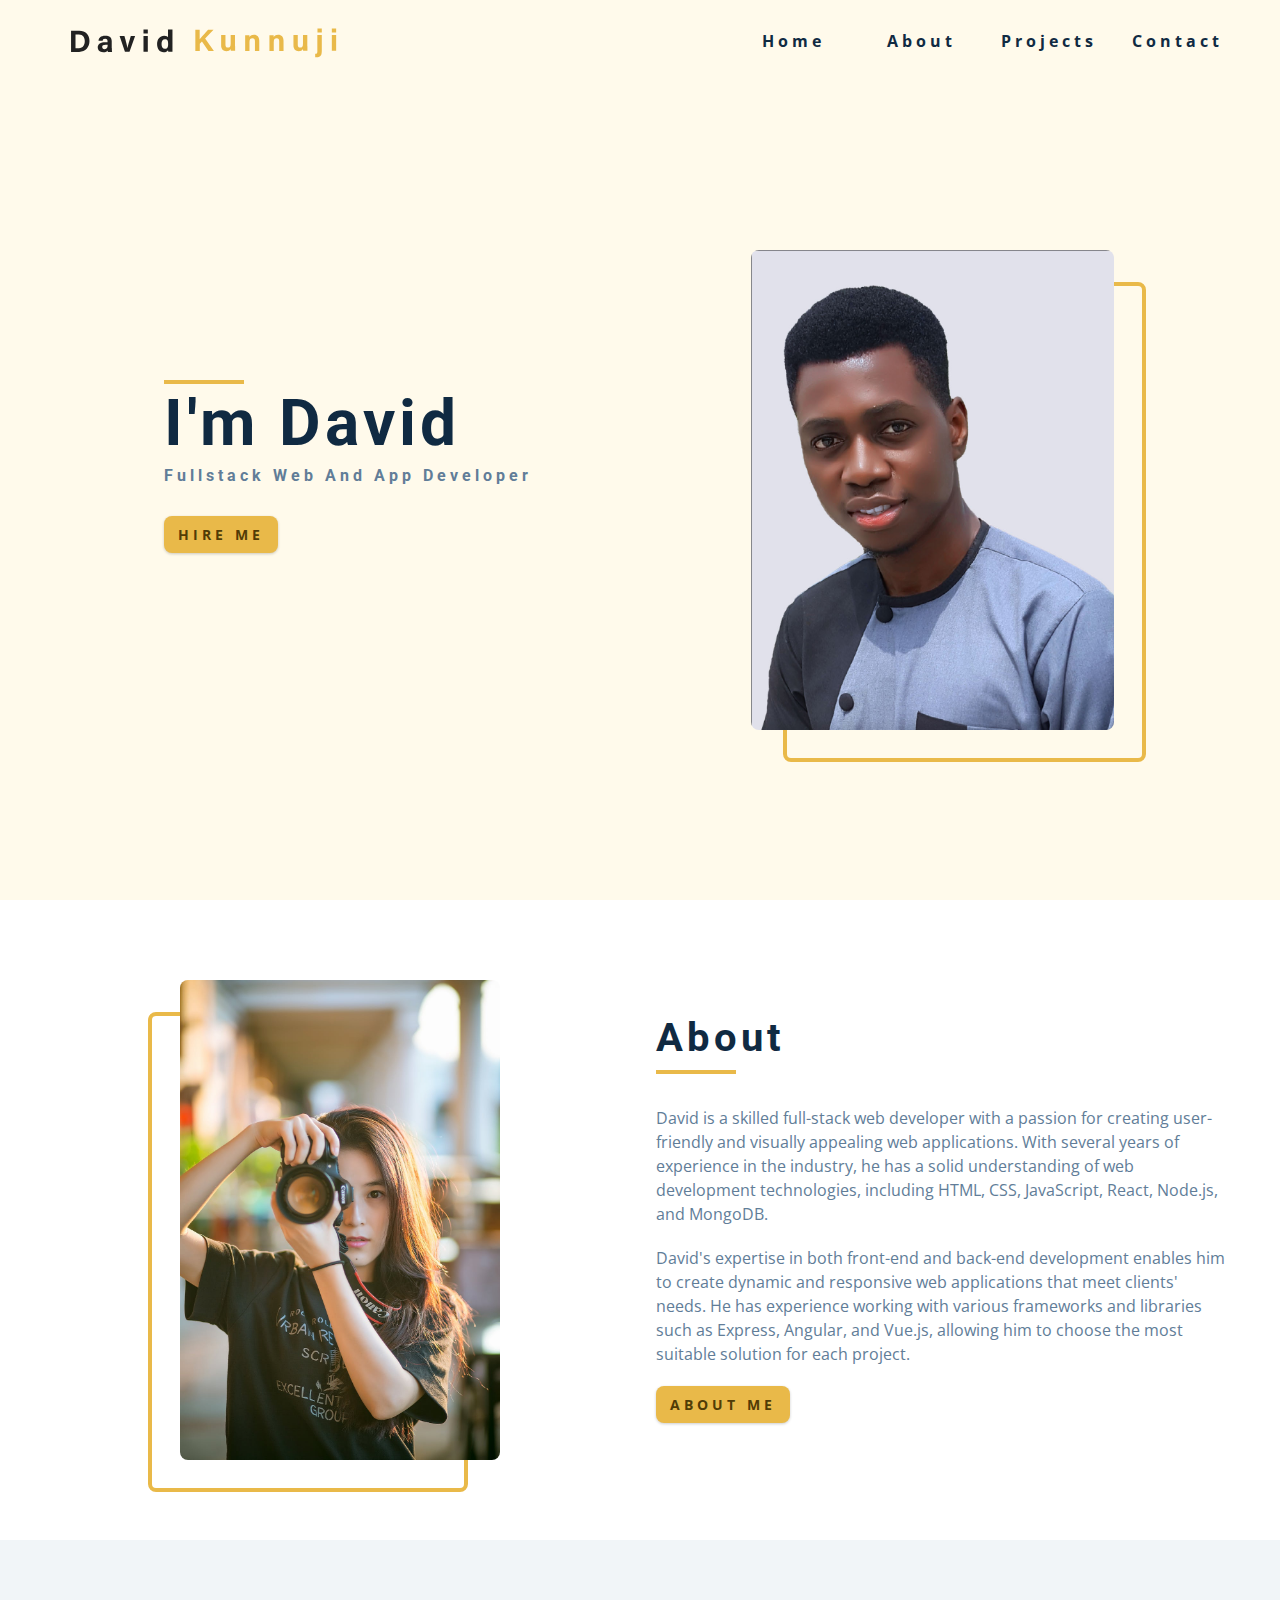
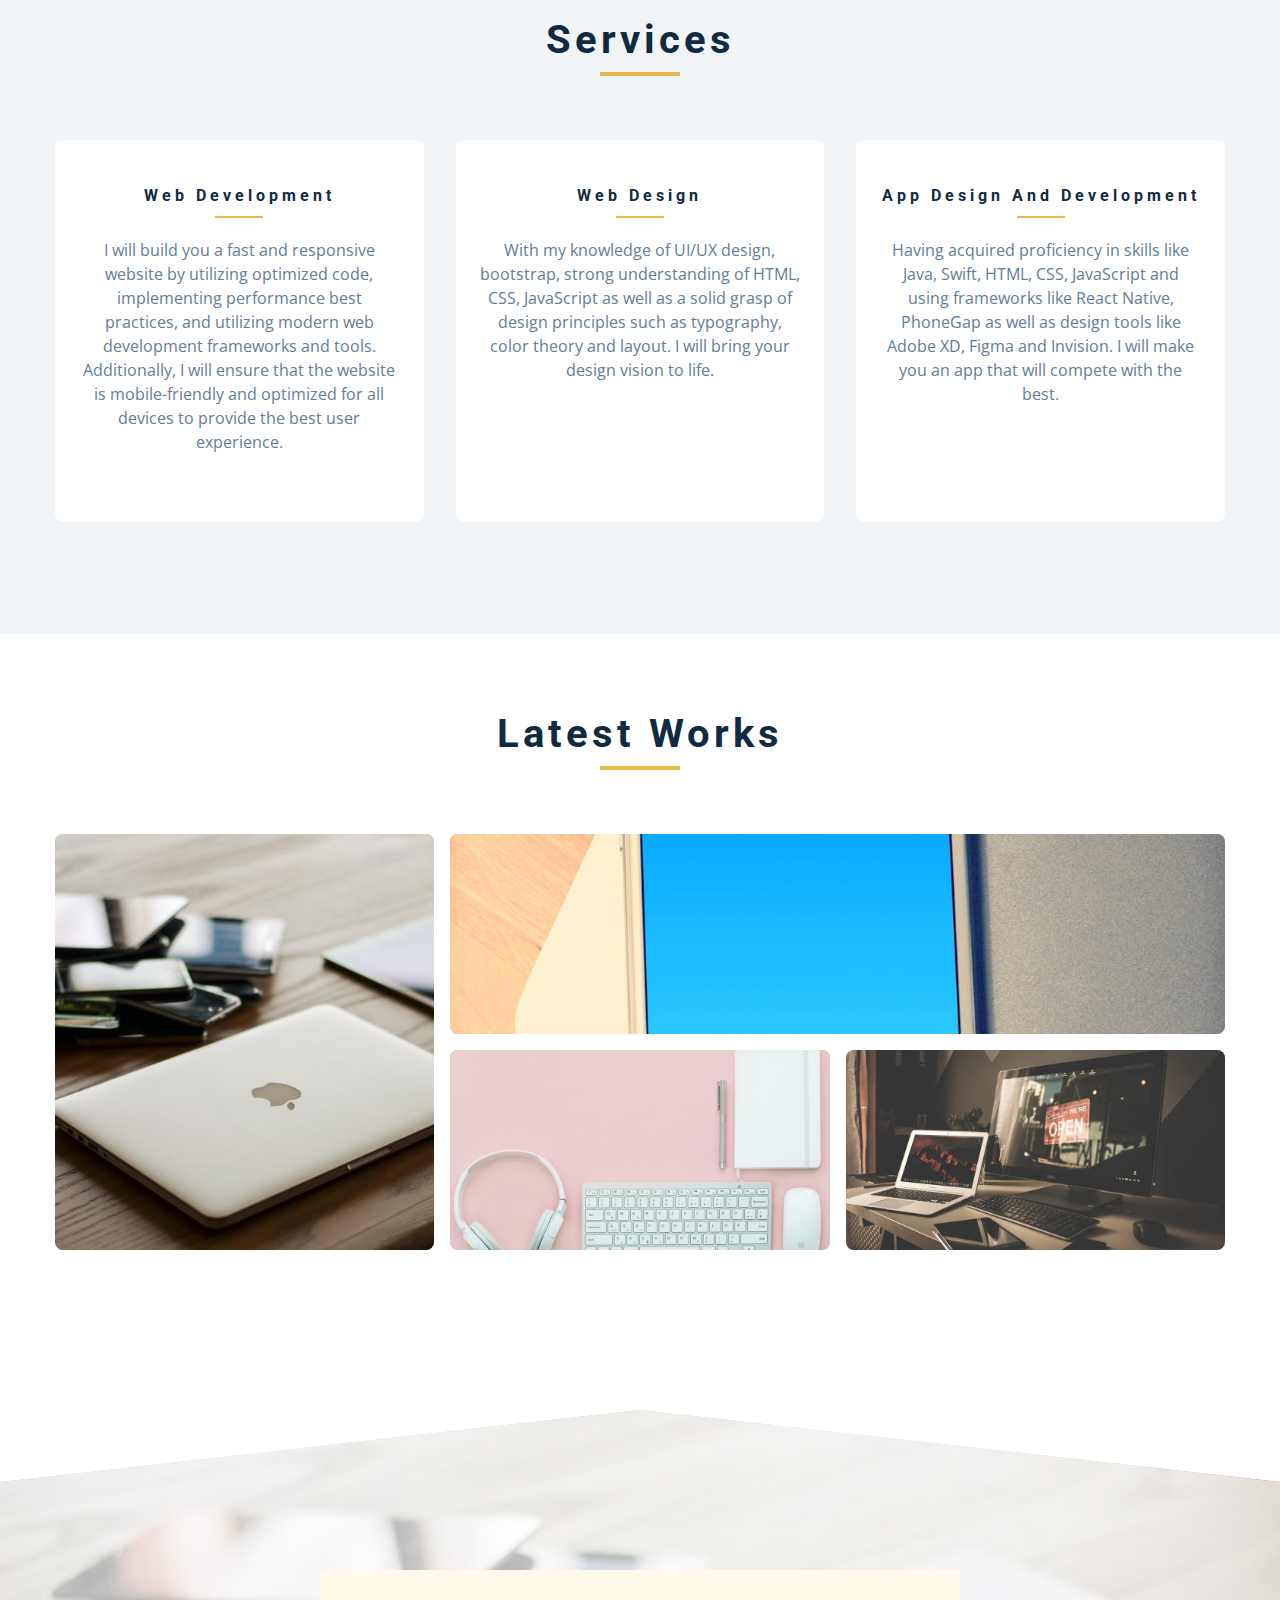
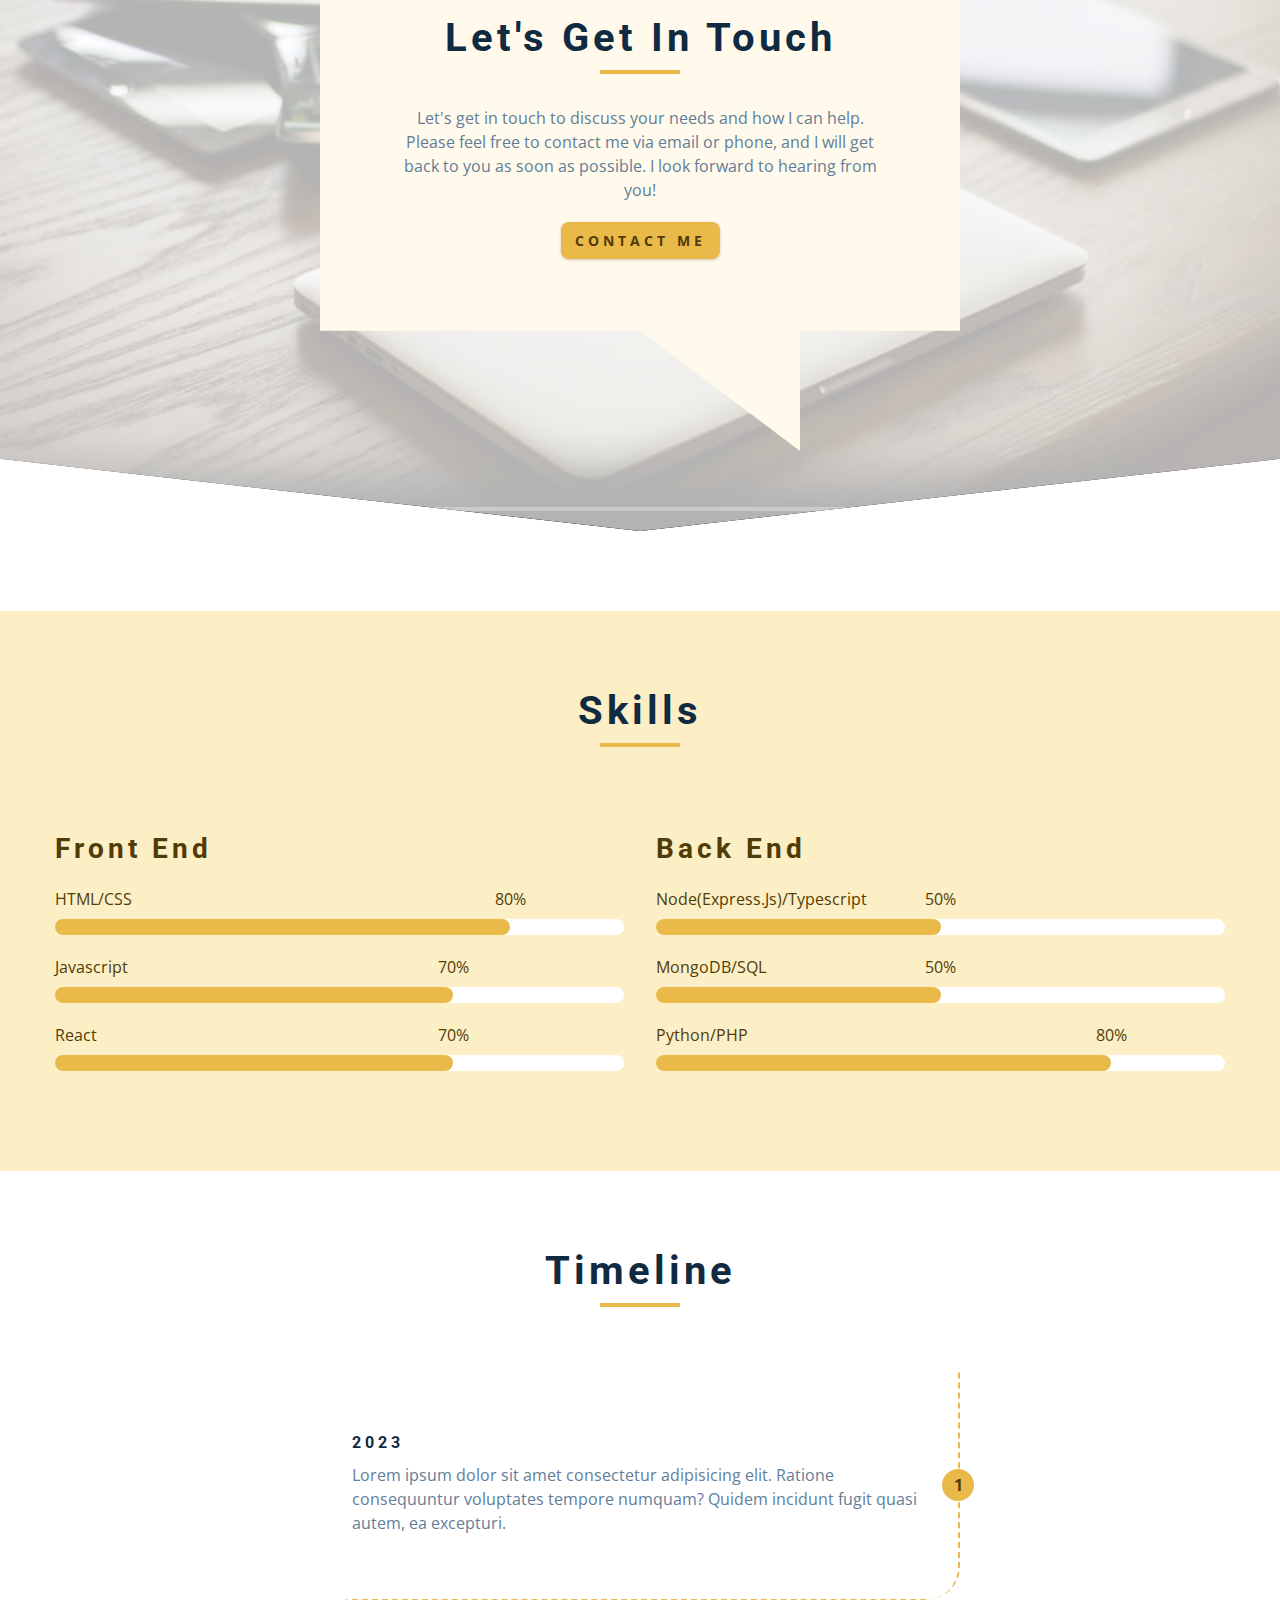
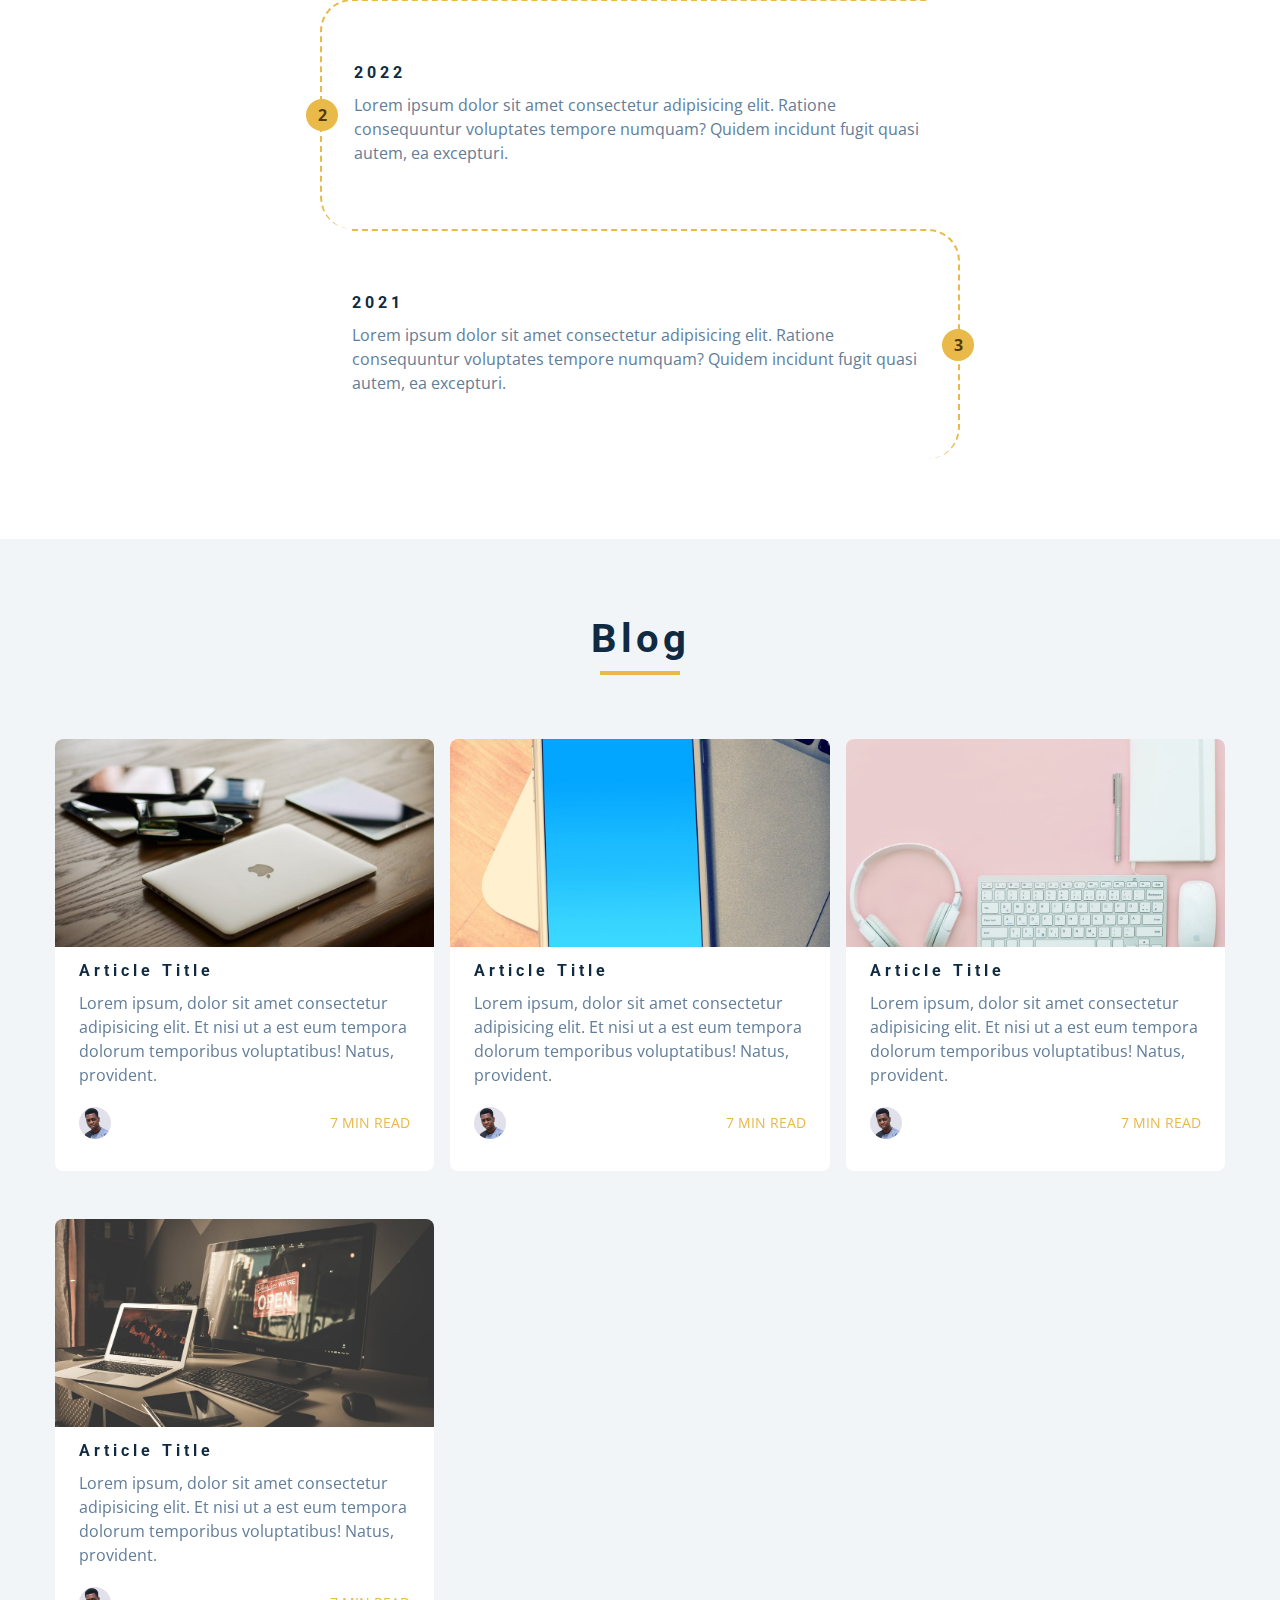
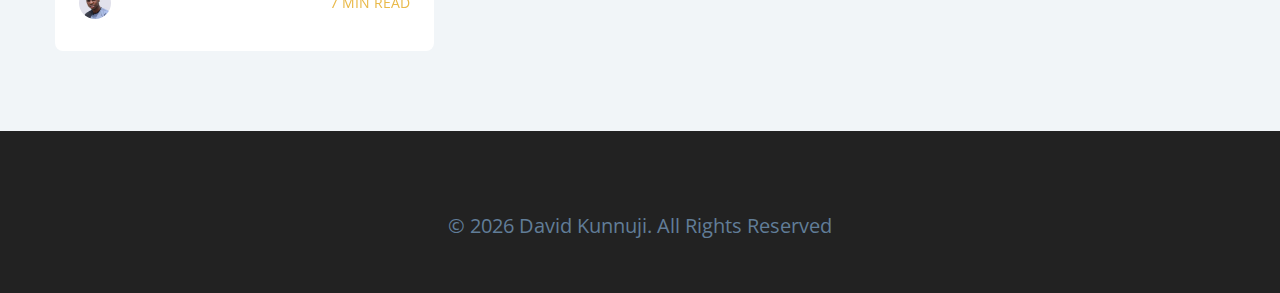
==== index.html @ 062c9375 "first commit" ====
<!DOCTYPE html>
<html lang="en">
  <head>
    <meta charset="UTF-8" />
    <meta name="viewport" content="width=device-width, initial-scale=1.0" />
    <title>David Kunnuji || Home</title>
    <link rel="icon" href="favicon.ico">
    <!-- font-awesome -->
    <link
      rel="stylesheet"
      href="./fontawesome-free-5.12.1-web/css/all.min.css"
    />
    <!-- css -->
    <link rel="stylesheet" href="./css/styles.css" />
  </head>
  <body>
    <!-- navbar -->
    <nav class="nav" id="nav">
      <div class="nav-center">
        <!-- nav header -->
        <div class="nav-header">
          <img src="./images/logo1.svg" class="nav-logo1" alt="nav logo" />
          <button class="nav-btn" id="nav-btn">
            <i class="fas fa-bars"></i>
          </button>
        </div>
        <!-- nav-links -->
        <ul class="nav-links">
          <li>
            <a href="index.html">home</a>
          </li>
          <li>
            <a href="about.html">about</a>
          </li>
          <li>
            <a href="projects.html">projects</a>
          </li>
          <li>
            <a href="contact.html">contact</a>
          </li>
        </ul>
      </div>
    </nav>
    <!-- end of navbar -->
    <!-- sidebar -->
    <aside class="sidebar" id="sidebar">
      <div>
        <button class="close-btn" id="close-btn">
          <i class="fas fa-times"></i>
        </button>
        <!-- nav-links -->
        <ul class="sidebar-links">
          <li>
            <a href="index.html">home</a>
          </li>
          <li>
            <a href="about.html">about</a>
          </li>
          <li>
            <a href="projects.html">projects</a>
          </li>
          <li>
            <a href="contact.html">contact</a>
          </li>
        </ul>
        <!-- social icons -->
        <ul class="social-icons">
          <li>
            <a href="https://www.twitter.com" class="social-icon">
              <i class="fab fa-facebook"></i>
            </a>
          </li>
          <li>
            <a href="https://www.twitter.com" class="social-icon">
              <i class="fab fa-linkedin"></i>
            </a>
          </li>
          <li>
            <a href="https://www.twitter.com" class="social-icon">
              <i class="fab fa-squarespace"></i>
            </a>
          </li>
          <li>
            <a href="https://www.twitter.com" class="social-icon">
              <i class="fab fa-behance"></i>
            </a>
          </li>
          <li>
            <a href="https://www.twitter.com" class="social-icon">
              <i class="fab fa-instagram"></i>
            </a>
          </li>
        </ul>
      </div>
    </aside>
    <!-- end of sidebar -->
    <!-- header -->
    <header class="hero">
      <div class="section-center hero-center">
        <article class="hero-info">
          <div class="underline"></div>
          <h1>i'm david</h1>
          <h4>Fullstack Web and app Developer</h4>
          <a href="contact.html" class="btn hero-btn">hire me</a>
          <!-- social icons -->
          <ul class="social-icons hero-icons">
            <li>
              <a href="https://www.twitter.com" class="social-icon">
                <i class="fab fa-facebook"></i>
              </a>
            </li>
            <li>
              <a href="https://www.twitter.com" class="social-icon">
                <i class="fab fa-linkedin"></i>
              </a>
            </li>
            <li>
              <a href="https://www.twitter.com" class="social-icon">
                <i class="fab fa-squarespace"></i>
              </a>
            </li>
            <li>
              <a href="https://www.twitter.com" class="social-icon">
                <i class="fab fa-behance"></i>
              </a>
            </li>
            <li>
              <a href="https://www.twitter.com" class="social-icon">
                <i class="fab fa-instagram"></i>
              </a>
            </li>
          </ul>
        </article>
        <article class="hero-img">
          <img src="./images/hero-img.jpg" class="hero-photo" alt="David Kunnuji" />
        </article>
      </div>
    </header>
    <!-- end of header -->
    <!-- about -->
    <section class="section about">
      <div class="section-center about-center">
        <!-- about img -->
        <article class="about-img">
          <img
            src="./images/about-img.jpeg"
            class="hero-photo"
            alt="about img"
          />
        </article>
        <!-- about info -->
        <article class="about-info">
          <!-- section title -->
          <div class="section-title about-title">
            <h2>about</h2>
            <div class="underline"></div>
          </div>
          <!--end of section title -->
          <p>
            David is a skilled full-stack web developer with a passion for creating user-friendly and visually appealing web applications. 
            With several years of experience in the industry, he has a solid understanding of web development technologies, including HTML, CSS, JavaScript, React, Node.js, and MongoDB.
          </p>
          <p>David's expertise in both front-end and back-end development enables him to create dynamic and responsive web applications that meet clients' needs. 
            He has experience working with various frameworks and libraries such as Express, Angular, and Vue.js, allowing him to choose the most suitable solution for each project.
          </p> 
          <a href="about.html" class="btn">about me</a>
        </article>
      </div>
    </section>
    <!-- end of about -->
    <!-- services -->
    <section class="section bg-grey">
      <!-- section title -->
      <div class="section-title">
        <h2>services</h2>
        <div class="underline"></div>
      </div>
      <!--end of section title -->
      <div class="services-center section-center">
        <!-- single service -->
        <article class="service">
          <i class="fas fa-code service-icon"></i>
          <h4>web development</h4>
          <div class="underline"></div>
          <p>
            I will build you a fast and responsive website by utilizing optimized code, implementing performance 
            best practices, and utilizing modern web development frameworks and tools. 
            Additionally, I will ensure that the website is mobile-friendly and optimized for all devices to provide the best user experience.
          </p>
        </article>
        <!-- end of single service -->
        <!-- single service -->
        <article class="service">
          <i class="fab fa-sketch service-icon"></i>
          <h4>web design</h4>
          <div class="underline"></div>
          <p>
             With my knowledge of UI/UX design, bootstrap, strong understanding of HTML, CSS, 
             JavaScript as well as a solid grasp of design principles such as typography, color theory and layout.
             I will bring your design vision to life.
          </p>
        </article>
        <!-- end of single service -->
        <!-- single service -->
        <article class="service">
          <i class="fab fa-android service-icon"></i>
          <h4>app design and development</h4>
          <div class="underline"></div>
          <p>
             Having acquired proficiency in skills like Java, Swift, HTML, CSS, JavaScript and using frameworks like 
             React Native, PhoneGap as well as design tools like Adobe XD, Figma and Invision. I will make you an app
             that will compete with the best.     
          </p>
        </article>
        <!-- end of single service -->
      </div>
    </section>
    <!-- end of services -->
    <!-- projects -->
    <section class="section projects">
      <!-- section title -->
      <div class="section-title">
        <h2>latest works</h2>
        <div class="underline"></div>
        
      </div>
      <!--end of section title -->
      <div class="section-center projects-center">
        <!-- single project -->
        <a href="projects.html" class="project-1">
          <article class="project">
            <img
              src="./images/project-1.jpeg"
              alt="single project"
              class="project-img"
            />
            <div class="project-info">
              <h4>project title</h4>
              <p>client name</p>
            </div>
          </article>
        </a>
        <!-- end of single project -->
        <!-- single project -->
        <a href="projects.html" class="project-2">
          <article class="project">
            <img
              src="./images/project-2.jpeg"
              alt="single project"
              class="project-img"
            />
            <div class="project-info">
              <h4>project title</h4>
              <p>client name</p>
            </div>
          </article>
        </a>
        <!-- end of single project --><!-- single project -->
        <a href="projects.html" class="project-3">
          <article class="project">
            <img
              src="./images/project-3.jpeg"
              alt="single project"
              class="project-img"
            />
            <div class="project-info">
              <h4>project title</h4>
              <p>client name</p>
            </div>
          </article>
        </a>
        <!-- end of single project --><!-- single project -->
        <a href="projects.html" class="project-4">
          <article class="project">
            <img
              src="./images/project-4.jpeg"
              alt="single project"
              class="project-img"
            />
            <div class="project-info">
              <h4>project title</h4>
              <p>client name</p>
            </div>
          </article>
        </a>
        <!-- end of single project -->
      </div>
    </section>
    <!-- end of projects -->
    <!-- connect -->
    <section class="connect">
      <video
        controls
        autoplay
        muted
        loop
        class="video-container"
        poster="./images/project-1.jpeg"
      >
        <source src="./videos/connect.mp4" type="video/mp4" />
        Sorry, your browser does not support embedded videos
      </video>
      <div class="video-banner">
        <!-- section title -->
        <div class="section-title">
          <h2>let's get in touch</h2>
          <div class="underline"></div>
        </div>
        <!--end of section title -->
        <p class="video-text">
          Let's get in touch to discuss your needs and how I can help. 
          Please feel free to contact me via email or phone, and I will get back to you as soon as possible. 
          I look forward to hearing from you!
        </p>
        <a href="contact.html" class="btn">contact me</a>
      </div>
    </section>
    <!-- end of connect -->
    <!-- skills -->
    <section class="section skills">
      <!-- section title -->
      <div class="section-title">
        <h2>skills</h2>
        <div class="underline"></div>
      </div>
      <!--end of section title -->
      <div class="section-center skills-center">
        <article>
          <h3>front end</h3>
          <!-- single skill -->
          <div class="skill">
            <p>HTML/CSS</p>
            <div class="skill-container">
              <div class="skill-value value-80"></div>
              <p class="skill-text skill-text-80">
                80%
              </p>
            </div>
          </div>
          <!--end of  single skill -->
          <!-- single skill -->
          <div class="skill">
            <p>Javascript</p>
            <div class="skill-container">
              <div class="skill-value value-70"></div>
              <p class="skill-text skill-text-70">
                70%
              </p>
            </div>
          </div>
          <!--end of  single skill -->
          <!-- single skill -->
          <div class="skill">
            <p>React</p>
            <div class="skill-container">
              <div class="skill-value value-70"></div>
              <p class="skill-text skill-text-70">
                70%
              </p>
            </div>
          </div>
          <!--end of  single skill -->
        </article>
        <article>
          <h3>back end</h3>
          <!-- single skill -->
          <div class="skill">
            <p>Node(Express.js)/Typescript</p>
            <div class="skill-container">
              <div class="skill-value"></div>
              <p class="skill-text">
                50%
              </p>
            </div>
          </div>
          <!--end of  single skill -->
          <!-- single skill -->
          <div class="skill">
            <p>MongoDB/SQL</p>
            <div class="skill-container">
              <div class="skill-value value-50"></div>
              <p class="skill-text skill-text-50">
                50%
              </p>
            </div>
          </div>
          <!--end of  single skill -->
          <!-- single skill -->
          <div class="skill">
            <p>Python/PHP</p>
            <div class="skill-container">
              <div class="skill-value value-80"></div>
              <p class="skill-text skill-text-80">
                80%
              </p>
            </div>
          </div>
          <!--end of  single skill -->
        </article>
      </div>
    </section>
    <!-- end of skills -->
    <!-- timeline -->
    <section class="section timeline">
      <!-- section title -->
      <div class="section-title">
        <h2>timeline</h2>
        <div class="underline"></div>
      </div>
      <!--end of section title -->
      <div class="section-center timeline-center">
        <!-- single timeline item -->
        <article class="timeline-item">
          <h4>2023</h4>
          <p>
            Lorem ipsum dolor sit amet consectetur adipisicing elit. Ratione
            consequuntur voluptates tempore numquam? Quidem incidunt fugit quasi
            autem, ea excepturi.
          </p>
          <span class="number">
            1
          </span>
        </article>
        <!-- end of  single timeline item -->
        <!-- single timeline item -->
        <article class="timeline-item">
          <h4>2022</h4>
          <p>
            Lorem ipsum dolor sit amet consectetur adipisicing elit. Ratione
            consequuntur voluptates tempore numquam? Quidem incidunt fugit quasi
            autem, ea excepturi.
          </p>
          <span class="number">
            2
          </span>
        </article>
        <!-- end of  single timeline item -->
        <!-- single timeline item -->
        <article class="timeline-item">
          <h4>2021</h4>
          <p>
            Lorem ipsum dolor sit amet consectetur adipisicing elit. Ratione
            consequuntur voluptates tempore numquam? Quidem incidunt fugit quasi
            autem, ea excepturi.
          </p>
          <span class="number">
            3
          </span>
        </article>
        <!-- end of  single timeline item -->
      </div>
    </section>
    <!--end of  timeline -->
    <!-- blog -->
    <section class="section blog">
      <!-- section title -->
      <div class="section-title">
        <h2>blog</h2>
        <div class="underline"></div>
      </div>
      <!--end of section title -->
      <div class="section-center blog-center">
        <!-- single article -->
        <div class="card">
          <!-- front of the card -->
          <div class="card-side card-front">
            <img src="./images/project-1.jpeg" alt="" />
            <div class="card-info">
              <h4>article title</h4>
              <p>
                Lorem ipsum, dolor sit amet consectetur adipisicing elit. Et
                nisi ut a est eum tempora dolorum temporibus voluptatibus!
                Natus, provident.
              </p>
              <div class="card-footer">
                <img src="./images/hero-img-small.jpg" alt="author image" />
                <p>7 min read</p>
              </div>
            </div>
          </div>
          <!-- card back  -->
          <div class="card-side card-back">
            <button class="btn">read more</button>
          </div>
        </div>
        <!-- end of single article -->
        <!-- single article -->
        <div class="card">
          <!-- front of the card -->
          <div class="card-side card-front">
            <img src="./images/project-2.jpeg" alt="" />
            <div class="card-info">
              <h4>article title</h4>
              <p>
                Lorem ipsum, dolor sit amet consectetur adipisicing elit. Et
                nisi ut a est eum tempora dolorum temporibus voluptatibus!
                Natus, provident.
              </p>
              <div class="card-footer">
                <img src="./images/hero-img-small.jpg" alt="author image" />
                <p>7 min read</p>
              </div>
            </div>
          </div>
          <!-- card back  -->
          <div class="card-side card-back">
            <button class="btn">read more</button>
          </div>
        </div>
        <!-- end of single article -->
        <!-- single article -->
        <div class="card">
          <!-- front of the card -->
          <div class="card-side card-front">
            <img src="./images/project-3.jpeg" alt="" />
            <div class="card-info">
              <h4>article title</h4>
              <p>
                Lorem ipsum, dolor sit amet consectetur adipisicing elit. Et
                nisi ut a est eum tempora dolorum temporibus voluptatibus!
                Natus, provident.
              </p>
              <div class="card-footer">
                <img src="./images/hero-img-small.jpg" alt="author image" />
                <p>7 min read</p>
              </div>
            </div>
          </div>
          <!-- card back  -->
          <div class="card-side card-back">
            <button class="btn">read more</button>
          </div>
        </div>
        <!-- end of single article -->
        <!-- single article -->
        <div class="card">
          <!-- front of the card -->
          <div class="card-side card-front">
            <img src="./images/project-4.jpeg" alt="" />
            <div class="card-info">
              <h4>article title</h4>
              <p>
                Lorem ipsum, dolor sit amet consectetur adipisicing elit. Et
                nisi ut a est eum tempora dolorum temporibus voluptatibus!
                Natus, provident.
              </p>
              <div class="card-footer">
                <img src="./images/hero-img-small.jpg" alt="author image" />
                <p>7 min read</p>
              </div>
            </div>
          </div>
          <!-- card back  -->
          <div class="card-side card-back">
            <button class="btn">read more</button>
          </div>
        </div>
        <!-- end of single article -->
      </div>
    </section>
    <!--end of  blog -->
    <!-- footer -->
    <footer class="footer">
      <!-- social icons -->
      <ul class="social-icons">
        <li>
          <a href="https://www.facebook.com" class="social-icon">
            <i class="fab fa-facebook"></i>
          </a>
        </li>
        <li>
          <a href="https://www.linkedin.com" class="social-icon">
            <i class="fab fa-linkedin"></i>
          </a>
        </li>
        <li>
          <a href="https://www.squarespace.com" class="social-icon">
            <i class="fab fa-squarespace"></i>
          </a>
        </li>
        <li>
          <a href="https://www.behance.com" class="social-icon">
            <i class="fab fa-behance"></i>
          </a>
        </li>
        <li>
          <a href="https://www.instagram.com" class="social-icon">
            <i class="fab fa-instagram"></i>
          </a>
        </li>
      </ul>

      <p>&copy; <span id="date"></span> David Kunnuji. all rights reserved</p>
    </footer>
    <script src="./js/app.js"></script>
  </body>
</html>
---- css/styles.css ----
/*
=============== 
Fonts
===============
*/
@import url("https://fonts.googleapis.com/css?family=Open+Sans|Roboto:400,700&display=swap");

/*
=============== 
Variables
===============
*/

:root {
  /* dark shades of primary color*/
  --clr-primary-1: hsl(43, 86%, 17%);
  --clr-primary-2: hsl(43, 77%, 27%);
  --clr-primary-3: hsl(43, 72%, 37%);
  --clr-primary-4: hsl(42, 63%, 48%);
  /* primary/main color */
  --clr-primary-5: hsl(42, 78%, 60%);
  /* lighter shades of primary color */
  --clr-primary-6: hsl(43, 89%, 70%);
  --clr-primary-7: hsl(43, 90%, 76%);
  --clr-primary-8: hsl(45, 86%, 81%);
  --clr-primary-9: hsl(45, 90%, 88%);
  --clr-primary-10: hsl(45, 100%, 96%);
  /* darkest grey - used for headings */
  --clr-grey-1: hsl(209, 61%, 16%);
  --clr-grey-2: hsl(211, 39%, 23%);
  --clr-grey-3: hsl(209, 34%, 30%);
  --clr-grey-4: hsl(209, 28%, 39%);
  /* grey used for paragraphs */
  --clr-grey-5: hsl(210, 22%, 49%);
  --clr-grey-6: hsl(209, 23%, 60%);
  --clr-grey-7: hsl(211, 27%, 70%);
  --clr-grey-8: hsl(210, 31%, 80%);
  --clr-grey-9: hsl(212, 33%, 89%);
  --clr-grey-10: hsl(210, 36%, 96%);
  --clr-white: #fff;
  --ff-primary: "Roboto", sans-serif;
  --ff-secondary: "Open Sans", sans-serif;
  --transition: all 0.3s linear;
  --spacing: 0.25rem;
  --radius: 0.5rem;
  --light-shadow: 0 5px 15px rgba(0, 0, 0, 0.1);
  --dark-shadow: 0 5px 15px rgba(0, 0, 0, 0.2);
  --max-width: 1170px;
}
/*
=============== 
Global Styles
===============
*/

*,
::after,
::before {
  margin: 0;
  padding: 0;
  box-sizing: border-box;
}
body {
  font-family: var(--ff-secondary);
  background: var(--clr-white);
  color: var(--clr-grey-1);
  line-height: 1.5;
  font-size: 0.875rem;
}
ul {
  list-style-type: none;
}
a {
  text-decoration: none;
}
img:not(.nav-logo) {
  width: 100%;
  display: block;
}

h1,
h2,
h3,
h4 {
  letter-spacing: var(--spacing);
  text-transform: capitalize;
  line-height: 1.25;
  margin-bottom: 0.75rem;
  font-family: var(--ff-primary);
}
h1 {
  font-size: 3rem;
}
h2 {
  font-size: 2rem;
}
h3 {
  font-size: 1.25rem;
}
h4 {
  font-size: 0.875rem;
}
p {
  margin-bottom: 1.25rem;
  color: var(--clr-grey-5);
}
@media screen and (min-width: 800px) {
  h1 {
    font-size: 4rem;
  }
  h2 {
    font-size: 2.5rem;
  }
  h3 {
    font-size: 1.75rem;
  }
  h4 {
    font-size: 1rem;
  }
  body {
    font-size: 1rem;
  }
  h1,
  h2,
  h3,
  h4 {
    line-height: 1;
  }
}
/*  global classes */

.btn {
  text-transform: uppercase;
  background: var(--clr-primary-5);
  color: var(--clr-primary-1);
  padding: 0.375rem 0.75rem;
  letter-spacing: var(--spacing);
  display: inline-block;
  font-weight: 700;
  -webkit-transition: var(--transition);
  transition: var(--transition);
  font-size: 0.875rem;
  border: 2px solid transparent;
  cursor: pointer;
  box-shadow: 0 1px 3px rgba(0, 0, 0, 0.2);
  border-radius: var(--radius);
}
.btn:hover {
  color: var(--clr-primary-1);
  background: var(--clr-primary-7);
}
/* section */
.section {
  padding: 5rem 0;
}

.section-center {
  width: 90vw;
  margin: 0 auto;
  max-width: 1170px;
}
@media screen and (min-width: 992px) {
  .section-center {
    width: 95vw;
  }
}
/* added during recording */
.underline {
  width: 5rem;
  height: 0.25rem;
  margin-bottom: 1.25rem;
  background: var(--clr-primary-5);
  margin-left: auto;
  margin-right: auto;
}
.section-title {
  margin-bottom: 4rem;
  text-align: center;
}
.bg-grey {
  background: var(--clr-grey-10);
}
/*
=============== 
Navbar
===============
*/
.nav-links {
  display: none;
}
.nav {
  height: 5rem;
  padding: 1rem;
  display: grid;
  -webkit-box-align: center;
  align-items: center;
  -webkit-transition: var(--transition);
  transition: var(--transition);
}
.nav-center {
  width: 100%;
  max-width: 1170px;
  margin: 0 auto;
}
.nav-header {
  display: grid;
  grid-template-columns: auto 1fr;
  -webkit-box-align: center;
  align-items: center;
}
.nav-btn {
  background: transparent;
  border-color: transparent;
  color: var(--clr-primary-5);
  font-size: 2rem;
  cursor: pointer;
  justify-self: end;
}
@media screen and (min-width: 768px) {
  .nav {
    background: var(--clr-primary-10);
  }
  .nav-btn {
    display: none;
  }
  .nav-links {
    display: grid;
    grid-template-columns: repeat(4, 1fr);
    justify-items: center;
    -webkit-column-gap: 2rem;
    -moz-column-gap: 2rem;
    column-gap: 2rem;
    justify-self: end;
  }
  .nav-links a {
    text-transform: capitalize;
    color: var(--clr-grey-1);
    font-weight: bold;
    letter-spacing: var(--spacing);
    -webkit-transition: var(--transition);
    transition: var(--transition);
  }
  .nav-links a:hover {
    color: var(--clr-primary-5);
  }
  .nav-center {
    display: grid;
    grid-template-columns: auto 1fr;
    -webkit-box-align: center;
    align-items: center;
  }
}
/* fixed navbar */
.navbar-fixed {
  position: fixed;
  top: 0;
  left: 0;
  width: 100%;
  background: var(--clr-white);
  z-index: 2;
  box-shadow: var(--light-shadow);
}
/*
=============== 
Sidebar
===============
*/
.sidebar {
  position: fixed;
  top: 0;
  left: 0;
  width: 100%;
  height: 100%;
  background: var(--clr-grey-10);
  z-index: 4;
  display: grid;
  /* align-items: center;
  justify-content: center; */
  place-items: center;
  -webkit-transition: var(--transition);
  transition: var(--transition);
  /* add later */
  -webkit-transform: translateX(-100%);
  transform: translateX(-100%);
}
/* toggle sidebar */
.show-sidebar {
  -webkit-transform: translateX(0);
  transform: translateX(0);
}
.sidebar-links {
  text-align: center;
}
.sidebar-links a {
  font-size: 2rem;
  text-transform: capitalize;
  -webkit-transition: var(--transition);
  transition: var(--transition);
  color: var(--clr-grey-5);
  letter-spacing: var(--spacing);
  display: inline-block;
  margin-bottom: 1.5rem;
}
.sidebar-links a:hover {
  color: var(--clr-primary-5);
}
.social-icons {
  display: grid;
  margin-top: 3rem;
  width: 20rem;
  grid-template-columns: repeat(5, 1fr);
  justify-items: center;
}
.social-icon {
  font-size: 1.5rem;
  color: var(--clr-grey-1);
  -webkit-transition: var(--transition);
  transition: var(--transition);
}
.social-icon:hover {
  color: var(--clr-primary-5);
}
.close-btn {
  position: absolute;
  top: 1rem;
  right: 1rem;
  font-size: 3rem;
  background: transparent;
  border: transparent;
  -webkit-transition: var(--transition);
  transition: var(--transition);
  color: #bb2525;
  cursor: pointer;
}
.close-btn:hover {
  color: #e66b6b;
}
/*
=============== 
hero
===============
*/
/* underline added to globals */
.hero .underline {
  margin-bottom: 0.5rem;
  margin-left: 0;
}
.hero-img {
  display: none;
}
.hero {
  background: var(--clr-primary-10);
}
.hero-center {
  min-height: calc(100vh - 5rem);
  display: grid;
  place-items: center;
}
.hero-info h4 {
  color: var(--clr-grey-5);
}
.hero-icons {
  justify-items: start;
}
.hero-btn {
  margin-top: 1.25rem;
}
@media screen and (min-width: 992px) {
  .hero-img {
    display: block;
    position: relative;
  }
  .hero-center {
    grid-template-columns: 1fr 1fr;
  }

  .hero-img::before,
  .about-img::before {
    content: "";
    position: absolute;
    width: 100%;
    height: 100%;
    border: 0.25rem solid var(--clr-primary-5);
    top: 2rem;
    right: -2rem;
    border-radius: var(--radius);
  }
}
.hero-photo {
  max-width: 25rem;
  max-height: 30rem;
  -o-object-fit: cover;
  object-fit: cover;
  border-radius: var(--radius);
  position: relative;
}
/*
=============== 
About
===============
*/
/* section title added to globals */
.about-title {
  text-align: left;
  margin-bottom: 2rem;
}
.about-title .underline {
  margin-left: 0;
}
.about-center {
  display: grid;
  gap: 3rem 2rem;
}
.about-img {
  justify-self: center;
}
@media screen and (min-width: 992px) {
  .about-center {
    grid-template-columns: 1fr 1fr;
  }
  .about-img {
    position: relative;
  }
  .about-img::before {
    left: -2rem;
  }
  .about-info {
    align-self: center;
  }
}
/*
=============== 
Services
===============
*/
/* bg-grey in globals */
.service {
  background: var(--clr-white);
  padding: 3rem 1.5rem;
  margin-bottom: 2rem;
  border-radius: var(--radius);
  text-align: center;
  -webkit-transition: var(--transition);
  transition: var(--transition);
}
.service-icon {
  font-size: 2rem;
  margin-bottom: 1.5rem;
}
.service .underline {
  width: 3rem;
  height: 0.12rem;
  -webkit-transition: var(--transition);
  transition: var(--transition);
}
.service p {
  -webkit-transition: var(--transition);
  transition: var(--transition);
}
.service:hover {
  background: var(--clr-primary-5);
  color: var(--clr-white);
}
.service:hover p {
  color: var(--clr-white);
}
.service:hover .underline {
  background: var(--clr-white);
}
@media screen and (min-width: 676px) {
  .services-center {
    display: grid;
    grid-template-columns: 1fr 1fr;
    -webkit-column-gap: 2rem;
    -moz-column-gap: 2rem;
    column-gap: 2rem;
  }
}
@media screen and (min-width: 992px) {
  .services-center {
    grid-template-columns: 1fr 1fr 1fr;
  }
}
/* talk about small screen 
without grid different setup */
/*
=============== 
Projects
===============
*/
.projects-text {
  width: 85vw;
  max-width: 30rem;
  margin: 0 auto;
}
.project {
  position: relative;
  background: var(--clr-primary-5);
  border-radius: var(--radius);
  margin-bottom: 2rem;
}
.project-info {
  text-align: center;
  color: var(--clr-white);
  position: absolute;
  top: 50%;
  left: 50%;
  -webkit-transform: translate(-50%, -50%);
  transform: translate(-50%, -50%);
  -webkit-transition: var(--transition);
  transition: var(--transition);
  opacity: 0;
}
.project-info p {
  text-transform: capitalize;
  color: var(--clr-white);
}
.project:hover .project-info {
  opacity: 1;
}
.project-img {
  -webkit-transition: var(--transition);
  transition: var(--transition);
  border-radius: var(--radius);
  height: 15rem;
  -o-object-fit: cover;
  object-fit: cover;
}
.project:hover .project-img {
  opacity: 0.1;
}
.project::after {
  content: "";
  position: absolute;
  top: 0;
  left: 0;
  width: 100%;
  height: 100%;
  border: 0.25rem solid var(--clr-white);
  border-radius: var(--radius);
  -webkit-transition: var(--transition);
  transition: var(--transition);
  opacity: 0;
}
.project:hover::after {
  opacity: 1;
  -webkit-transform: scale(0.8);
  transform: scale(0.8);
}
@media screen and (min-width: 676px) {
  .projects-center {
    display: grid;
    grid-template-columns: 1fr 1fr;
    -webkit-column-gap: 2rem;
    -moz-column-gap: 2rem;
    column-gap: 2rem;
  }
}
@media screen and (min-width: 992px) {
  .projects-center {
    grid-template-columns: repeat(3, 1fr);
  }
}
@media screen and (min-width: 1170px) {
  .projects-center {
    grid-template-rows: 200px 200px;
    gap: 1rem;
    grid-template-areas:
      "a b b"
      "a c d";
  }
  .project-img {
    height: 100%;
  }
  .project {
    height: 100%;
  }
  .project-1 {
    grid-area: a;
  }
  .project-2 {
    grid-area: b;
  }
  .project-3 {
    grid-area: c;
  }
  .project-4 {
    grid-area: d;
  }
}
/*
=============== 
Connect
===============
*/
.connect {
  min-height: 40vh;
  position: relative;
  padding: 10rem 0 5rem 0;
  margin: 5rem 0;
}
.video-container {
  position: absolute;
  top: 0;
  left: 0;
  width: 100%;
  height: 100%;
  -o-object-fit: cover;
  object-fit: cover;
  z-index: -2;
}
.connect::after {
  content: "";
  position: absolute;
  top: 0;
  left: 0;
  width: 100%;
  height: 100%;
  background: var(--clr-white);
  /* background: rgba(0, 0, 0, 0.6); */
  opacity: 0.7;
  z-index: -1;
}
.connect {
  display: grid;
  place-items: center;
}
.video-banner .section-title {
  margin-bottom: 2rem;
}
.video-text {
  max-width: 30rem;
}
.video-banner {
  background: var(--clr-primary-10);
  padding: 3rem 5rem 12rem 5rem;
  text-align: center;

  -webkit-clip-path: polygon(
    0% 0%,
    100% 0%,
    100% 75%,
    75% 75%,
    75% 100%,
    50% 75%,
    0% 75%
  );
  clip-path: polygon(
    0% 0%,
    100% 0%,
    100% 75%,
    75% 75%,
    75% 100%,
    50% 75%,
    0% 75%
  );
}
.connect {
  -webkit-clip-path: polygon(
    50% 0%,
    100% 10%,
    100% 90%,
    50% 100%,
    0 90%,
    0 10%
  );
  clip-path: polygon(50% 0%, 100% 10%, 100% 90%, 50% 100%, 0 90%, 0 10%);
}
/*
=============== 
Skills
===============
*/
@media screen and (min-width: 768px) {
  .skills-center {
    display: grid;
    grid-template-columns: 1fr 1fr;
    -webkit-column-gap: 2rem;
    -moz-column-gap: 2rem;
    column-gap: 2rem;
  }
}
.skills {
  background: var(--clr-primary-9);
}
.skills h3 {
  margin: 1.5rem 0;
  color: var(--clr-primary-1);
}
.skill {
  margin-bottom: 1.25rem;
}
.skill p {
  margin-bottom: 0.5rem;
  text-transform: capitalize;
  color: var(--clr-primary-1);
}
.skill-container {
  background: var(--clr-white);
  height: 1rem;
  width: 100%;
  border-radius: var(--radius);
  position: relative;
}
.skill-value {
  position: absolute;
  top: 0;
  left: 0;
  background: var(--clr-primary-5);
  height: 100%;
  width: 50%;
  border-radius: var(--radius);
}
.value-70 {
  width: 70%;
}
.value-80 {
  width: 80%;
}
.skill-text {
  position: absolute;
  top: -2rem;
  left: 50%;
  -webkit-transform: translateX(-50%);
  transform: translateX(-50%);
}
.skill-text-70 {
  left: 70%;
}
.skill-text-80 {
  left: 80%;
}
/*
=============== 
Timeline
===============
*/
.timeline-center {
  width: 80vw;
  max-width: 40rem;
}
.timeline-item {
  border-top: 2px dashed var(--clr-primary-5);
  margin: 0;
  padding: 4rem 2rem;
  position: relative;
}
.timeline p {
  margin-bottom: 0;
}
.timeline-item:nth-child(even) {
  border-left: 2px dashed var(--clr-primary-5);
  border-top-left-radius: 2rem;
  border-bottom-left-radius: 2rem;

  margin-right: 2rem;
  padding-right: 0;
}
.timeline-item:nth-child(odd) {
  border-right: 2px dashed var(--clr-primary-5);
  border-top-right-radius: 2rem;
  border-bottom-right-radius: 2rem;
  margin-left: 2rem;
  padding-left: 0;
}
.timeline-item:first-child {
  border-top: 0;
  border-top-right-radius: 0;
}
.timeline-item:last-child {
  border-bottom-left-radius: 0;
}
.number {
  position: absolute;
  top: 50%;
  -webkit-transform: translate(-50%, -50%);
  transform: translate(-50%, -50%);
  margin-bottom: 0;
  background: var(--clr-primary-5);
  width: 2rem;
  height: 2rem;
  border-radius: 50%;
  display: grid;
  place-items: center;
  color: var(--clr-primary-1);
  font-weight: bold;
}
.timeline-item:nth-child(even) .number {
  left: 0;
}
.timeline-item:nth-child(odd) .number {
  right: 0;
  -webkit-transform: translate(50%, -50%);
  transform: translate(50%, -50%);
}
/*
=============== 
Blog
===============
*/
.blog {
  background: var(--clr-grey-10);
}
.card {
  height: 27rem;
  position: relative;
  /* talk later */
  -webkit-perspective: 1500px;
  perspective: 1500px;
}
.card-side {
  -webkit-transition: all 2s linear;
  transition: all 2s linear;
  -webkit-backface-visibility: hidden;
  backface-visibility: hidden;
  position: absolute;
  top: 0;
  left: 0;
  width: 100%;
  height: 100%;
  border-radius: var(--radius);
  -webkit-transform: translate3d(0, 0, 0);
  visibility: visible;
}
.card-front {
  background: var(--clr-white);
}
.card-back {
  background: var(--clr-primary-10);
  -webkit-transform: rotateY(180deg);
  transform: rotateY(180deg);
  display: grid;
  place-items: center;
}
.card:hover .card-front {
  -webkit-transform: rotateY(-180deg);
  transform: rotateY(-180deg);
}
.card:hover .card-back {
  -webkit-transform: rotateY(0);
  transform: rotateY(0);
}
/* rest of the styles */
.card-info {
  padding: 1rem 1.5rem;
}
.card-front img {
  height: 13rem;
  -o-object-fit: cover;
  object-fit: cover;
  border-top-left-radius: var(--radius);
  border-top-right-radius: var(--radius);
}
.card-footer {
  display: grid;
  grid-template-columns: auto 1fr;
  -webkit-box-align: center;
  align-items: center;
}
.card-footer img {
  width: 2rem;
  height: 2rem;
  -o-object-fit: cover;
  object-fit: cover;
  border-radius: 50%;
}
.card-footer p {
  margin-bottom: 0;
  text-transform: uppercase;
  justify-self: end;
  color: var(--clr-primary-5);
  font-size: 0.85rem;
}
.blog-center {
  display: grid;
  grid-template-columns: repeat(auto-fill, minmax(330px, 1fr));
  gap: 3rem 1rem;
}
/*
=============== 
Footer
===============
*/
.footer {
  padding-bottom: 2rem;
  background: #222;
  display: grid;
  place-items: center;
}
.footer .social-icons {
  margin-bottom: 2rem;
}
.footer .social-icon {
  color: var(--clr-primary-5);
}
.footer .social-icon:hover {
  color: var(--clr-primary-10);
}
.footer p {
  font-size: 1.25rem;
  text-transform: capitalize;
}
/*
=============== 
Single Page
===============
*/
.single-page {
  background: var(--clr-primary-10);
  min-height: calc(100vh - 5rem - 198px);
}
.page-info {
  max-width: 700px;
}
.page-info a {
  text-transform: uppercase;
  color: var(--clr-primary-5);
  -webkit-transition: var(--transition);
  transition: var(--transition);
}
.page-info a:hover {
  color: var(--clr-primary-1);
}

/*
=============== 
Products Page
===============
*/
.projects-hero {
  height: 40vh;
  background: var(--clr-primary-10);
  display: grid;
  place-items: center;
}
.projects-hero .section-title {
  margin-bottom: 0;
}
.single-project {
  background: var(--clr-grey-10);
  border-radius: var(--radius);
}
.project-container img {
  border-top-left-radius: var(--radius);
  border-top-right-radius: var(--radius);
}
.project-container {
  position: relative;
}
.project-icon {
  position: absolute;
  font-size: 1.75rem;
  bottom: 0;
  left: 50%;
  -webkit-transform: translate(-50%, 50%);
  transform: translate(-50%, 50%);
  width: 4rem;
  height: 4rem;
  display: grid;
  place-items: center;
  background: var(--clr-primary-5);
  border-radius: 50%;
  color: var(--clr-primary-1);
  border: 0.375rem solid var(--clr-grey-10);
}
.project-details {
  padding: 2rem 1.5rem;
}
.project-footer {
  display: grid;
  grid-template-columns: 1fr 1fr;
  color: var(--clr-primary-5);
}
.project-footer a {
  color: var(--clr-primary-5);
  text-transform: capitalize;
  -webkit-transition: var(--transition);
  transition: var(--transition);
  justify-self: end;
}
.project-footer a:hover {
  color: var(--clr-primary-1);
}
.projects-page-center {
  display: grid;
  grid-template-columns: repeat(auto-fill, minmax(330px, 1fr));
  gap: 3rem 1rem;
}
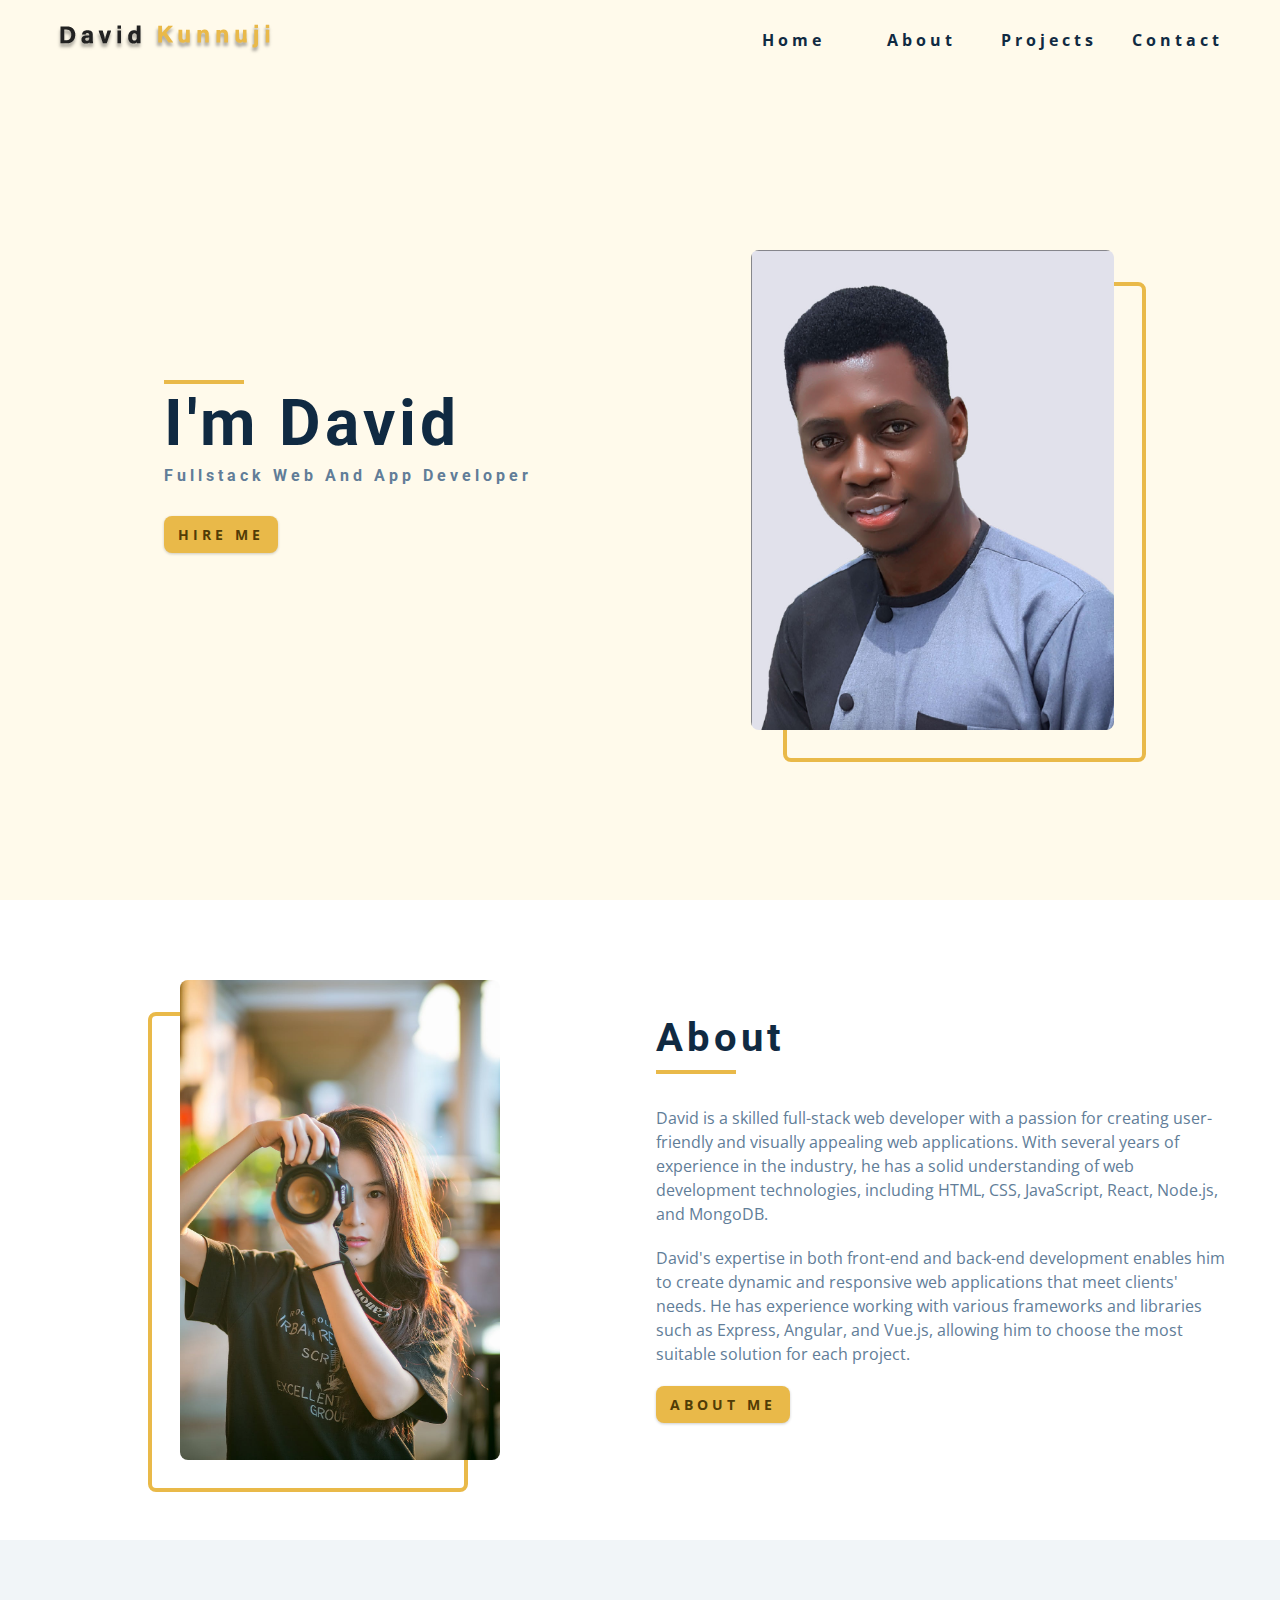
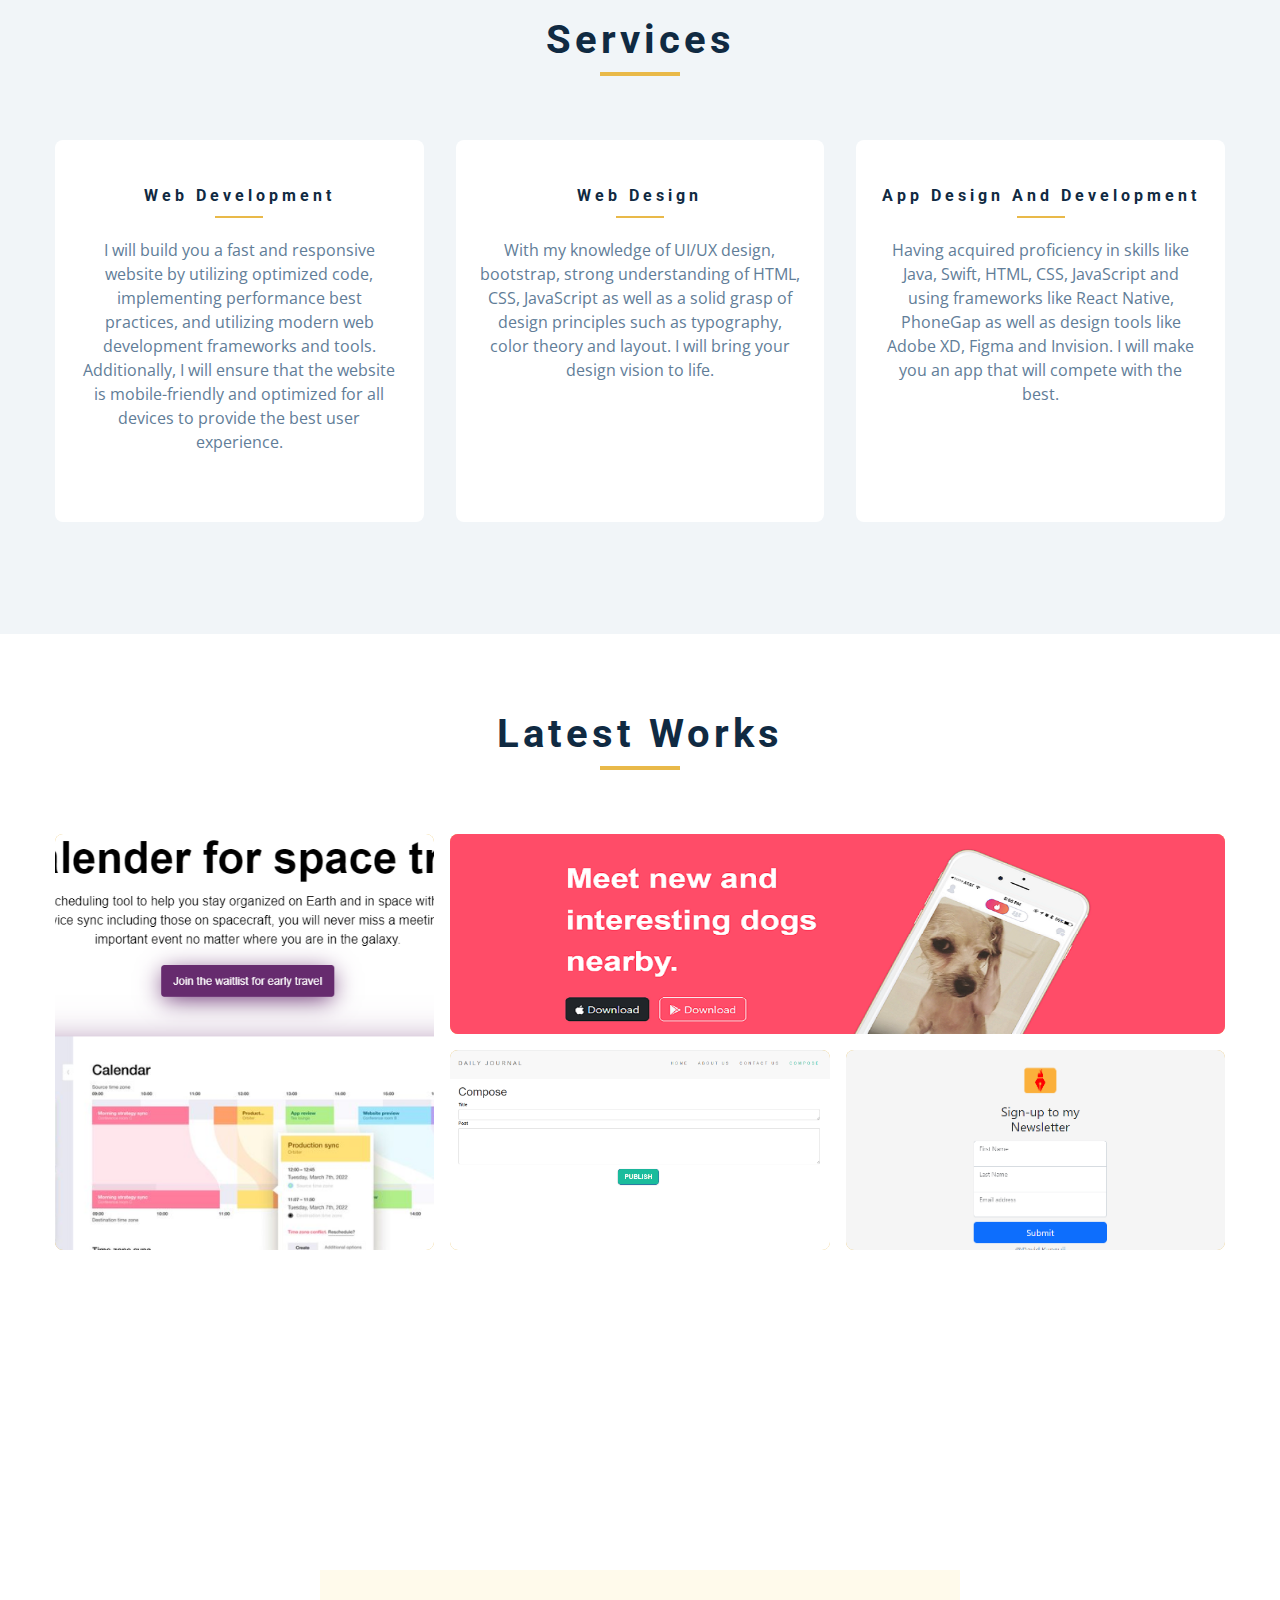
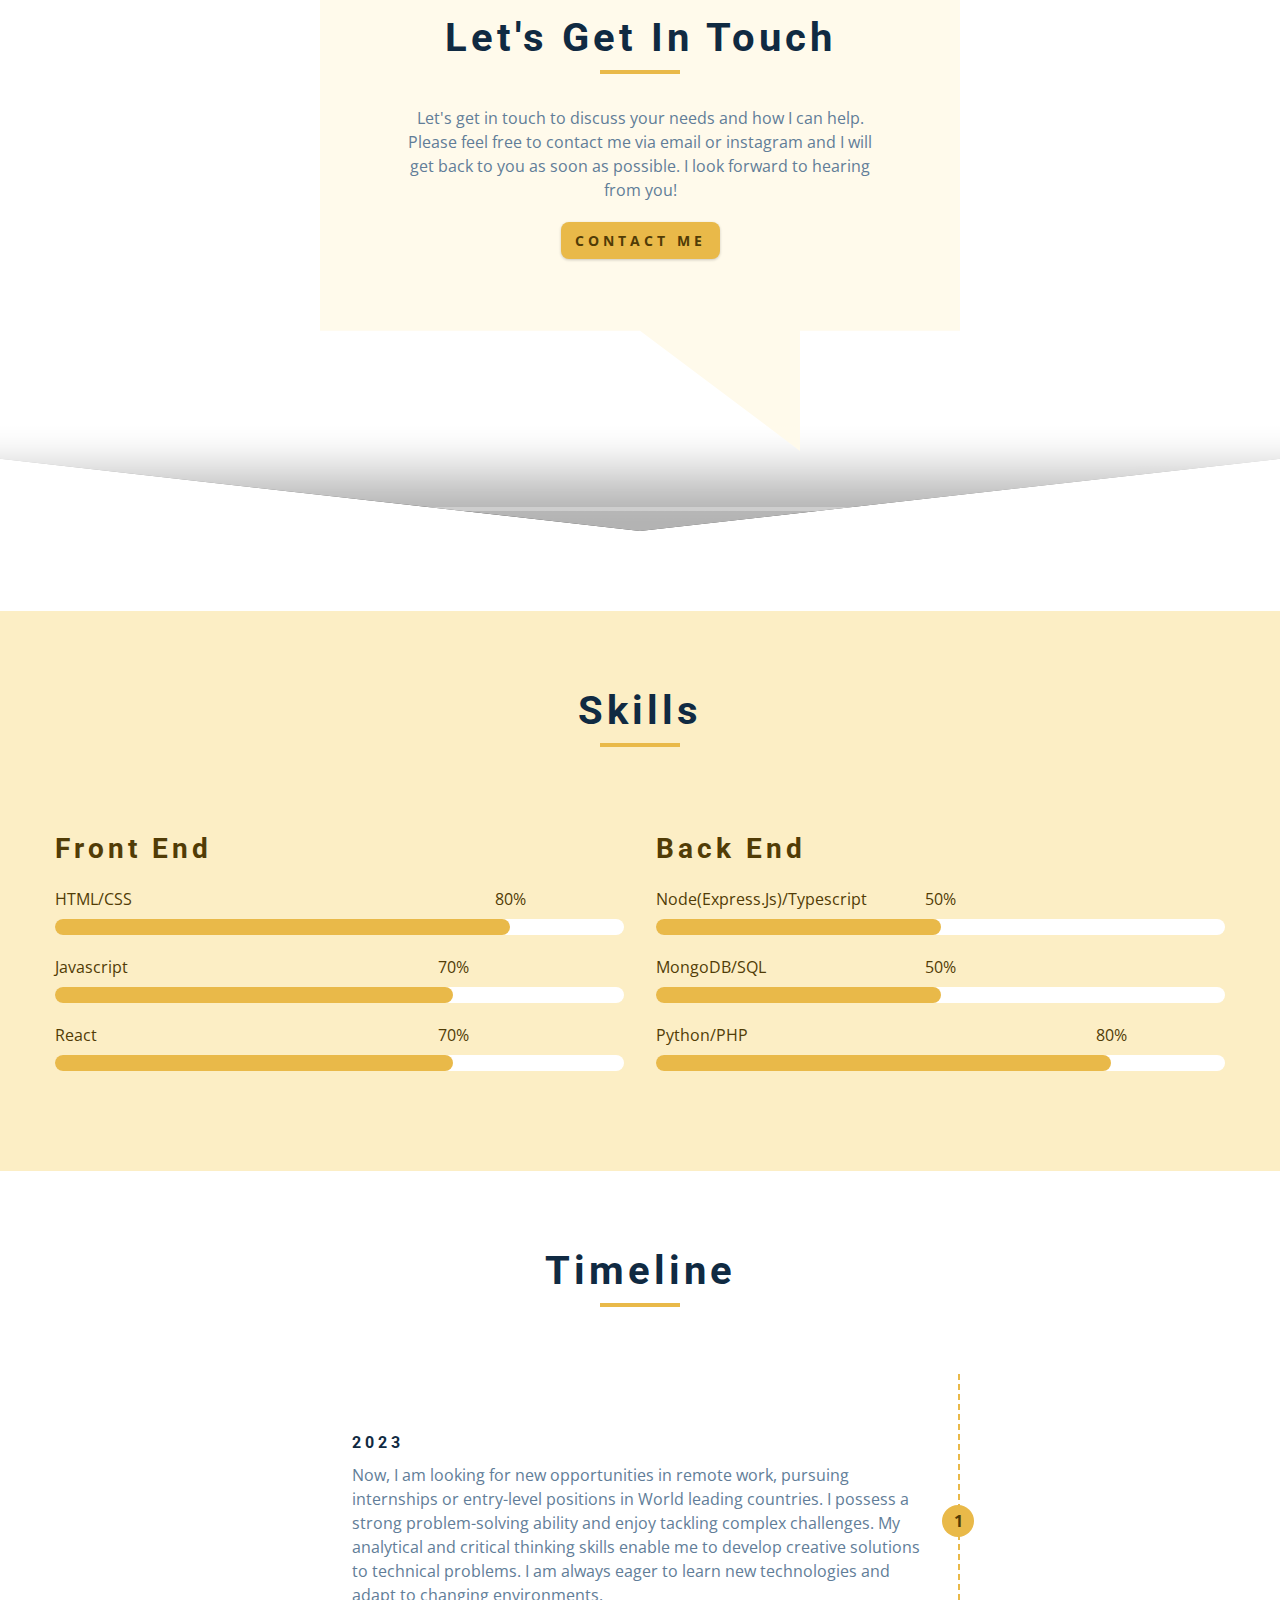
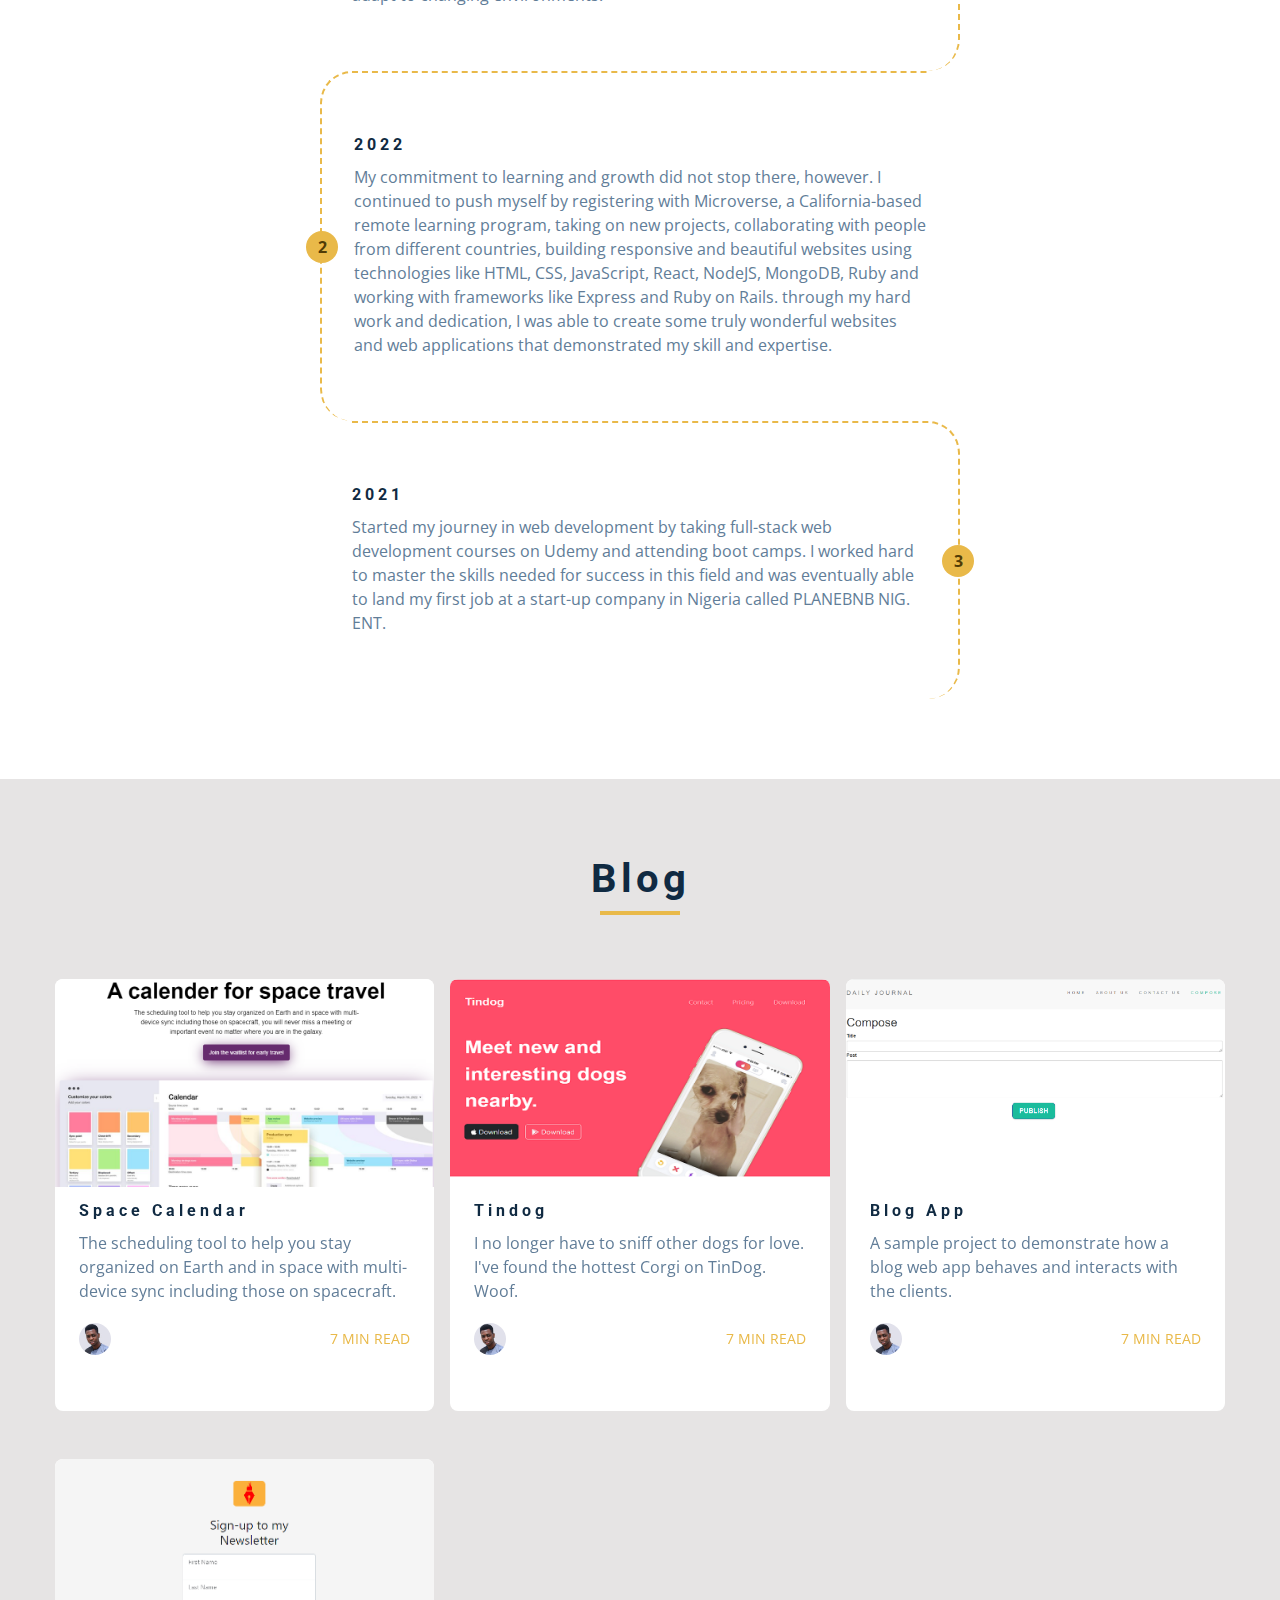
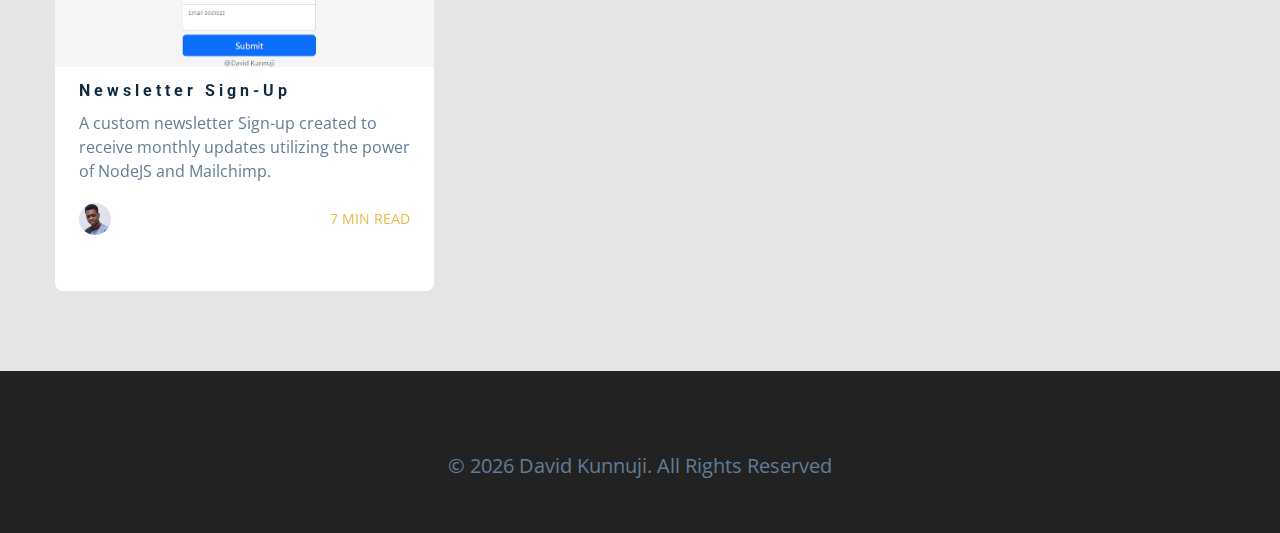
==== commit 1f347279: "add images to projects,blog and added changes to all html" ====
--- a/index.html
+++ b/index.html
@@ -19,7 +19,7 @@
       <div class="nav-center">
         <!-- nav header -->
         <div class="nav-header">
-          <img src="./images/logo1.svg" class="nav-logo1" alt="nav logo" />
+          <img src="./images/logo1.png" class="nav-logo1" alt="nav logo" />
           <button class="nav-btn" id="nav-btn">
             <i class="fas fa-bars"></i>
           </button>
@@ -66,27 +66,22 @@
         <!-- social icons -->
         <ul class="social-icons">
           <li>
-            <a href="https://www.twitter.com" class="social-icon">
+            <a href="https://www.facebook.com/profile.php?id=100087953030128" class="social-icon">
               <i class="fab fa-facebook"></i>
             </a>
           </li>
           <li>
-            <a href="https://www.twitter.com" class="social-icon">
+            <a href="https://www.linkedin.com/in/david-kunnuji-8124331b6/" class="social-icon">
               <i class="fab fa-linkedin"></i>
             </a>
           </li>
           <li>
-            <a href="https://www.twitter.com" class="social-icon">
-              <i class="fab fa-squarespace"></i>
-            </a>
-          </li>
-          <li>
-            <a href="https://www.twitter.com" class="social-icon">
+            <a href="https://www.behance.net/davidkunnuji" class="social-icon">
               <i class="fab fa-behance"></i>
             </a>
           </li>
           <li>
-            <a href="https://www.twitter.com" class="social-icon">
+            <a href="https://www.instagram.com/p/CrltqwYLh0C" class="social-icon">
               <i class="fab fa-instagram"></i>
             </a>
           </li>
@@ -101,31 +96,26 @@
           <div class="underline"></div>
           <h1>i'm david</h1>
           <h4>Fullstack Web and app Developer</h4>
-          <a href="contact.html" class="btn hero-btn">hire me</a>
+          <a href="mailto:davidkunnuji@gmail.com" class="btn hero-btn">hire me</a>
           <!-- social icons -->
           <ul class="social-icons hero-icons">
             <li>
-              <a href="https://www.twitter.com" class="social-icon">
+              <a href="https://www.facebook.com/profile.php?id=100087953030128" class="social-icon">
                 <i class="fab fa-facebook"></i>
               </a>
             </li>
             <li>
-              <a href="https://www.twitter.com" class="social-icon">
+              <a href="https://www.linkedin.com/in/david-kunnuji-8124331b6/" class="social-icon">
                 <i class="fab fa-linkedin"></i>
               </a>
             </li>
             <li>
-              <a href="https://www.twitter.com" class="social-icon">
-                <i class="fab fa-squarespace"></i>
-              </a>
-            </li>
-            <li>
-              <a href="https://www.twitter.com" class="social-icon">
+              <a href="https://www.behance.net/davidkunnuji" class="social-icon">
                 <i class="fab fa-behance"></i>
               </a>
             </li>
             <li>
-              <a href="https://www.twitter.com" class="social-icon">
+              <a href="https://www.instagram.com/p/CrltqwYLh0C" class="social-icon">
                 <i class="fab fa-instagram"></i>
               </a>
             </li>
@@ -230,13 +220,12 @@
         <a href="projects.html" class="project-1">
           <article class="project">
             <img
-              src="./images/project-1.jpeg"
+              src="./images/project-1.png"
               alt="single project"
               class="project-img"
             />
             <div class="project-info">
-              <h4>project title</h4>
-              <p>client name</p>
+              <h4>Space Calendar App</h4>
             </div>
           </article>
         </a>
@@ -245,13 +234,12 @@
         <a href="projects.html" class="project-2">
           <article class="project">
             <img
-              src="./images/project-2.jpeg"
+              src="./images/project-2.png"
               alt="single project"
               class="project-img"
             />
             <div class="project-info">
-              <h4>project title</h4>
-              <p>client name</p>
+              <h4>Tindog</h4>
             </div>
           </article>
         </a>
@@ -259,13 +247,12 @@
         <a href="projects.html" class="project-3">
           <article class="project">
             <img
-              src="./images/project-3.jpeg"
+              src="./images/project-3.png"
               alt="single project"
               class="project-img"
             />
             <div class="project-info">
-              <h4>project title</h4>
-              <p>client name</p>
+              <h4>Blog App</h4>
             </div>
           </article>
         </a>
@@ -273,13 +260,12 @@
         <a href="projects.html" class="project-4">
           <article class="project">
             <img
-              src="./images/project-4.jpeg"
+              src="./images/project-4.png"
               alt="single project"
               class="project-img"
             />
             <div class="project-info">
-              <h4>project title</h4>
-              <p>client name</p>
+              <h4>Newsletter Sign-up</h4>
             </div>
           </article>
         </a>
@@ -309,10 +295,10 @@
         <!--end of section title -->
         <p class="video-text">
           Let's get in touch to discuss your needs and how I can help. 
-          Please feel free to contact me via email or phone, and I will get back to you as soon as possible. 
+          Please feel free to contact me via email or instagram and I will get back to you as soon as possible. 
           I look forward to hearing from you!
         </p>
-        <a href="contact.html" class="btn">contact me</a>
+        <a href="mailto:davidkunnuji@gmail.com" class="btn">contact me</a>
       </div>
     </section>
     <!-- end of connect -->
@@ -413,9 +399,9 @@
         <article class="timeline-item">
           <h4>2023</h4>
           <p>
-            Lorem ipsum dolor sit amet consectetur adipisicing elit. Ratione
-            consequuntur voluptates tempore numquam? Quidem incidunt fugit quasi
-            autem, ea excepturi.
+            Now, I am looking for new opportunities in remote work, pursuing internships or entry-level positions in World leading countries. 
+            I possess a strong problem-solving ability and enjoy tackling complex challenges. My analytical and critical thinking skills enable me to develop creative solutions to technical problems. 
+            I am always eager to learn new technologies and adapt to changing environments.
           </p>
           <span class="number">
             1
@@ -426,9 +412,10 @@
         <article class="timeline-item">
           <h4>2022</h4>
           <p>
-            Lorem ipsum dolor sit amet consectetur adipisicing elit. Ratione
-            consequuntur voluptates tempore numquam? Quidem incidunt fugit quasi
-            autem, ea excepturi.
+            My commitment to learning and growth did not stop there, however. I continued to push myself by registering with Microverse, 
+            a California-based remote learning program, taking on new projects, collaborating with people from different countries, building responsive and beautiful 
+            websites using technologies like HTML, CSS, JavaScript, React, NodeJS, MongoDB, Ruby and working with frameworks like Express and Ruby on Rails. 
+            through my hard work and dedication, I was able to create some truly wonderful websites and web applications that demonstrated my skill and expertise.
           </p>
           <span class="number">
             2
@@ -439,9 +426,8 @@
         <article class="timeline-item">
           <h4>2021</h4>
           <p>
-            Lorem ipsum dolor sit amet consectetur adipisicing elit. Ratione
-            consequuntur voluptates tempore numquam? Quidem incidunt fugit quasi
-            autem, ea excepturi.
+            Started my journey in web development by taking full-stack web development courses on Udemy and attending boot camps. 
+            I worked hard to master the skills needed for success in this field and was eventually able to land my first job at a start-up company in Nigeria called PLANEBNB NIG. ENT.
           </p>
           <span class="number">
             3
@@ -464,13 +450,11 @@
         <div class="card">
           <!-- front of the card -->
           <div class="card-side card-front">
-            <img src="./images/project-1.jpeg" alt="" />
+            <img src="./images/project-1.png" alt="" />
             <div class="card-info">
-              <h4>article title</h4>
+              <h4>Space Calendar</h4>
               <p>
-                Lorem ipsum, dolor sit amet consectetur adipisicing elit. Et
-                nisi ut a est eum tempora dolorum temporibus voluptatibus!
-                Natus, provident.
+                The scheduling tool to help you stay organized on Earth and in space with multi-device sync including those on spacecraft.
               </p>
               <div class="card-footer">
                 <img src="./images/hero-img-small.jpg" alt="author image" />
@@ -480,7 +464,7 @@
           </div>
           <!-- card back  -->
           <div class="card-side card-back">
-            <button class="btn">read more</button>
+            <a href="https://space-calendar-app-857912.webflow.io/"><button class="btn">read more</button></a>
           </div>
         </div>
         <!-- end of single article -->
@@ -488,13 +472,11 @@
         <div class="card">
           <!-- front of the card -->
           <div class="card-side card-front">
-            <img src="./images/project-2.jpeg" alt="" />
+            <img src="./images/project-2.png" alt="" />
             <div class="card-info">
-              <h4>article title</h4>
+              <h4>Tindog</h4>
               <p>
-                Lorem ipsum, dolor sit amet consectetur adipisicing elit. Et
-                nisi ut a est eum tempora dolorum temporibus voluptatibus!
-                Natus, provident.
+                I no longer have to sniff other dogs for love. I've found the hottest Corgi on TinDog. Woof.
               </p>
               <div class="card-footer">
                 <img src="./images/hero-img-small.jpg" alt="author image" />
@@ -504,7 +486,7 @@
           </div>
           <!-- card back  -->
           <div class="card-side card-back">
-            <button class="btn">read more</button>
+            <a href="https://davido4646.github.io/Tindog/"><button class="btn">read more</button></a>
           </div>
         </div>
         <!-- end of single article -->
@@ -512,13 +494,11 @@
         <div class="card">
           <!-- front of the card -->
           <div class="card-side card-front">
-            <img src="./images/project-3.jpeg" alt="" />
+            <img src="./images/project-3.png" alt="" />
             <div class="card-info">
-              <h4>article title</h4>
+              <h4>Blog App</h4>
               <p>
-                Lorem ipsum, dolor sit amet consectetur adipisicing elit. Et
-                nisi ut a est eum tempora dolorum temporibus voluptatibus!
-                Natus, provident.
+                A sample project to demonstrate how a blog web app behaves and interacts with the clients.
               </p>
               <div class="card-footer">
                 <img src="./images/hero-img-small.jpg" alt="author image" />
@@ -528,7 +508,7 @@
           </div>
           <!-- card back  -->
           <div class="card-side card-back">
-            <button class="btn">read more</button>
+            <a href="https://my-sample-blog-webapp.onrender.com/"><button class="btn">read more</button></a>
           </div>
         </div>
         <!-- end of single article -->
@@ -536,13 +516,11 @@
         <div class="card">
           <!-- front of the card -->
           <div class="card-side card-front">
-            <img src="./images/project-4.jpeg" alt="" />
+            <img src="./images/project-4.png" alt="" />
             <div class="card-info">
-              <h4>article title</h4>
+              <h4>Newsletter Sign-up</h4>
               <p>
-                Lorem ipsum, dolor sit amet consectetur adipisicing elit. Et
-                nisi ut a est eum tempora dolorum temporibus voluptatibus!
-                Natus, provident.
+                A custom newsletter Sign-up created to receive monthly updates utilizing the power of NodeJS and Mailchimp.
               </p>
               <div class="card-footer">
                 <img src="./images/hero-img-small.jpg" alt="author image" />
@@ -552,7 +530,7 @@
           </div>
           <!-- card back  -->
           <div class="card-side card-back">
-            <button class="btn">read more</button>
+            <a href="projects.html"><button class="btn">read more</button></a>
           </div>
         </div>
         <!-- end of single article -->
@@ -564,27 +542,22 @@
       <!-- social icons -->
       <ul class="social-icons">
         <li>
-          <a href="https://www.facebook.com" class="social-icon">
+          <a href="https://www.facebook.com/profile.php?id=100087953030128" class="social-icon">
             <i class="fab fa-facebook"></i>
           </a>
         </li>
         <li>
-          <a href="https://www.linkedin.com" class="social-icon">
+          <a href="https://www.linkedin.com/in/david-kunnuji-8124331b6/" class="social-icon">
             <i class="fab fa-linkedin"></i>
           </a>
         </li>
         <li>
-          <a href="https://www.squarespace.com" class="social-icon">
-            <i class="fab fa-squarespace"></i>
-          </a>
-        </li>
-        <li>
-          <a href="https://www.behance.com" class="social-icon">
+          <a href="https://www.behance.net/davidkunnuji" class="social-icon">
             <i class="fab fa-behance"></i>
           </a>
         </li>
         <li>
-          <a href="https://www.instagram.com" class="social-icon">
+          <a href="https://www.instagram.com/p/CrltqwYLh0C" class="social-icon">
             <i class="fab fa-instagram"></i>
           </a>
         </li>
--- a/css/styles.css
+++ b/css/styles.css
@@ -799,7 +799,7 @@
 ===============
 */
 .blog {
-  background: var(--clr-grey-10);
+  background: rgb(230, 228, 228);
 }
 .card {
   height: 27rem;
@@ -913,7 +913,6 @@
   max-width: 700px;
 }
 .page-info a {
-  text-transform: uppercase;
   color: var(--clr-primary-5);
   -webkit-transition: var(--transition);
   transition: var(--transition);
